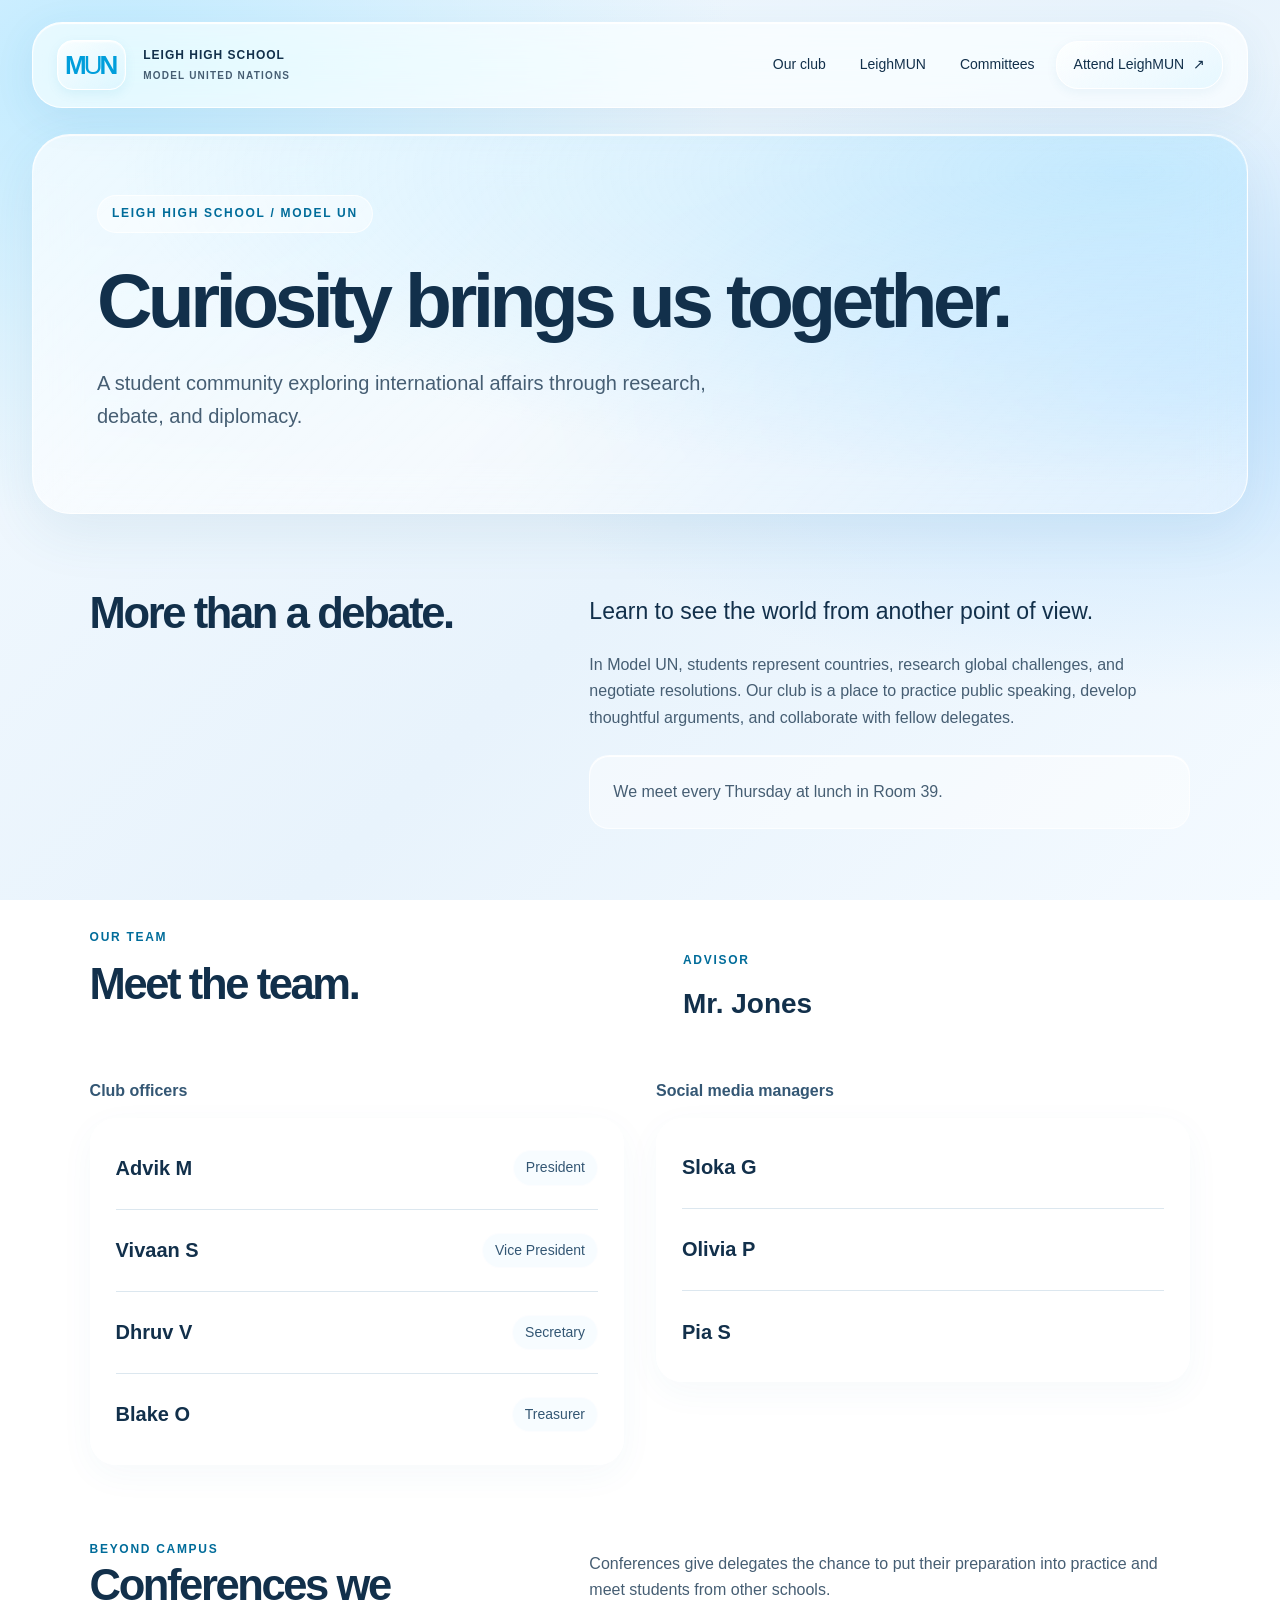
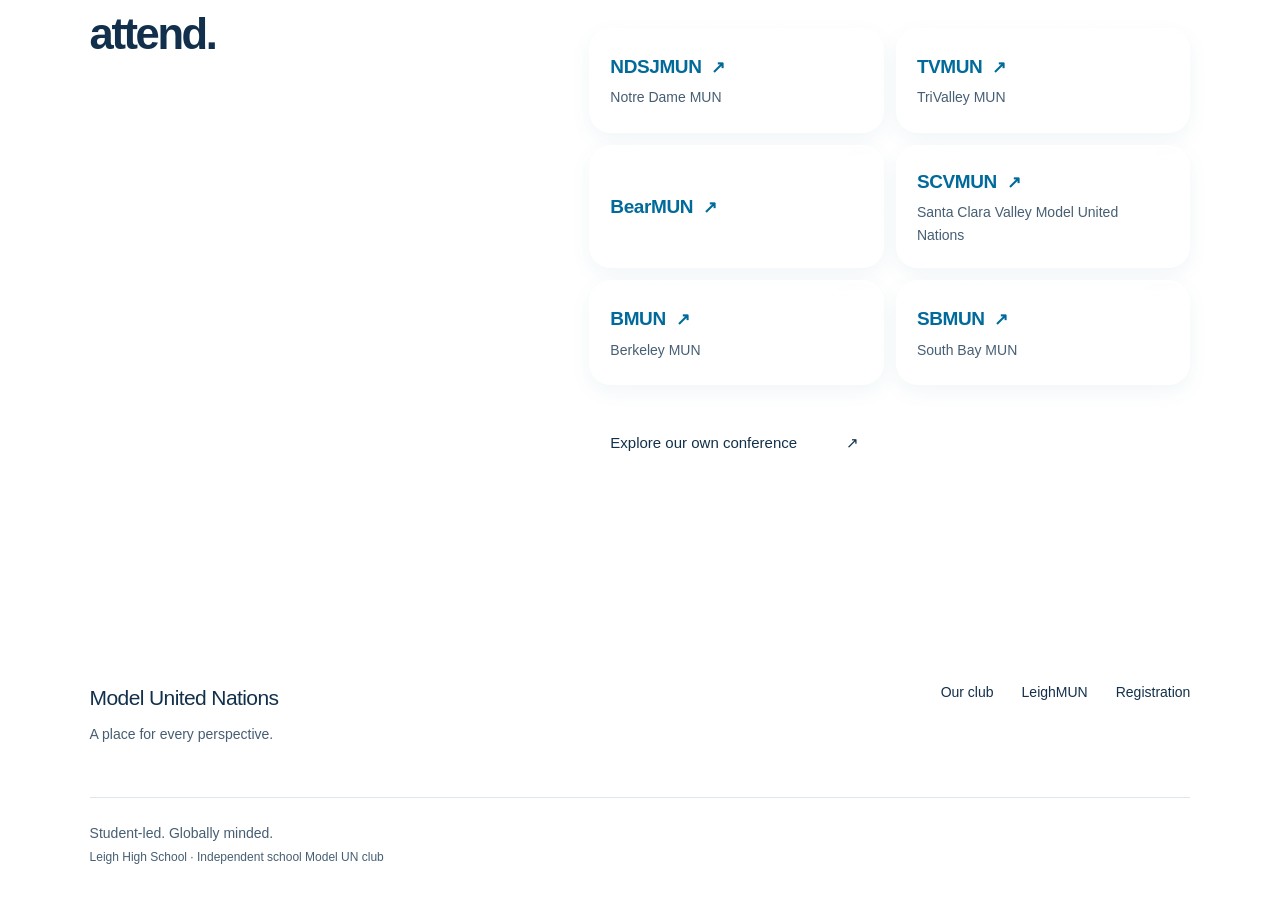
==== club/index.html @ d9f0d0a1 "Add files via upload" ====
<!doctype html>
<html lang="en">
  <head>
    <meta charset="utf-8" />
    <meta name="viewport" content="width=device-width, initial-scale=1" />
    <title>Our club · Leigh Model UN</title>
    <meta
      name="description"
      content="A student community for diplomacy, debate, and international affairs. Explore our Model UN club and school conference."
    />
    <link
      rel="icon"
      type="image/svg+xml"
      href="data:image/svg+xml,%3Csvg xmlns='http://www.w3.org/2000/svg' viewBox='0 0 32 32'%3E%3Crect width='32' height='32' rx='6' fill='%23009edb'/%3E%3Cpath d='M7 23V9l9 9 9-9v14' fill='none' stroke='white' stroke-width='3'/%3E%3C/svg%3E"
    />
    <link rel="stylesheet" href="../style.css" />
  </head>
  <body>
    <a class="skip" href="#main">Skip to content</a>
    <header>
      <a class="brand" href="../index.html" aria-label="Model UN home"
        ><span class="mark">M<span>U</span>N</span
        ><span>LEIGH HIGH SCHOOL<small>MODEL UNITED NATIONS</small></span></a
      ><button class="menu" aria-expanded="false" aria-controls="nav">
        More Info
      </button>
      <nav id="nav">
        <a href="index.html">Our club</a
        ><a href="../conference/index.html">LeighMUN</a
        ><a href="../committees/index.html">Committees</a
        ><a class="nav-cta" href="../registration/index.html"
          >Attend LeighMUN <span>↗</span></a
        >
      </nav>
    </header>
    <main id="main">
      <section class="page-head">
        <span class="eyebrow blue">LEIGH HIGH SCHOOL / MODEL UN</span>
        <h1>Curiosity brings us together.</h1>
        <p>
          A student community exploring international affairs through research,
          debate, and diplomacy.
        </p>
      </section>
      <div class="content">
        <section class="split">
          <h2>More than a debate.</h2>
          <div>
            <p class="lead">
              Learn to see the world from another point of view.
            </p>
            <p>
              In Model UN, students represent countries, research global
              challenges, and negotiate resolutions. Our club is a place to
              practice public speaking, develop thoughtful arguments, and
              collaborate with fellow delegates.
            </p>
            <div class="notice">
              <p>We meet every Thursday at lunch in Room 39.</p>
            </div>
          </div>
        </section>
        <section class="team-section" aria-labelledby="team-title">
          <div class="team-intro">
            <span class="eyebrow blue">OUR TEAM</span>
            <h2 id="team-title">Meet the team.</h2>
          </div>
          <div class="team-advisor">
            <span class="eyebrow blue">ADVISOR</span>
            <h3>Mr. Jones</h3>
          </div>
          <div class="team-officers">
            <h3 class="team-group-label">Club officers</h3>
            <div class="list">
              <div class="row">
                <h3>Advik M</h3>
                <span class="status">President</span>
              </div>
              <div class="row">
                <h3>Vivaan S</h3>
                <span class="status">Vice President</span>
              </div>
              <div class="row">
                <h3>Dhruv V</h3>
                <span class="status">Secretary</span>
              </div>
              <div class="row">
                <h3>Blake O</h3>
                <span class="status">Treasurer</span>
              </div>
            </div>
          </div>
          <div class="team-social">
            <h3 class="team-group-label">Social media managers</h3>
            <div class="list">
              <div class="row"><h3>Sloka G</h3></div>
              <div class="row"><h3>Olivia P</h3></div>
              <div class="row"><h3>Pia S</h3></div>
            </div>
          </div>
        </section>
        <section class="split">
          <div>
            <span class="eyebrow blue">BEYOND CAMPUS</span>
            <h2>Conferences we attend.</h2>
          </div>
          <div>
            <p>
              Conferences give delegates the chance to put their preparation
              into practice and meet students from other schools.
            </p>
            <ul class="conference-list" aria-label="Conferences we attend">
              <li>
                <a
                  href="https://sites.google.com/ndsj.org/ndsj-mun/"
                  target="_blank"
                  rel="noopener noreferrer"
                  ><strong>NDSJMUN <span aria-hidden="true">↗</span></strong
                  ><span>Notre Dame MUN</span
                  ><span class="sr-only"
                    >Official website (opens in a new tab)</span
                  ></a
                >
              </li>
              <li>
                <a
                  href="https://www.trivalleymun.com/"
                  target="_blank"
                  rel="noopener noreferrer"
                  ><strong>TVMUN <span aria-hidden="true">↗</span></strong
                  ><span>TriValley MUN</span
                  ><span class="sr-only"
                    >Official website (opens in a new tab)</span
                  ></a
                >
              </li>
              <li>
                <a
                  href="https://bearmun.com/"
                  target="_blank"
                  rel="noopener noreferrer"
                  ><strong>BearMUN <span aria-hidden="true">↗</span></strong
                  ><span class="sr-only"
                    >Official website (opens in a new tab)</span
                  ></a
                >
              </li>
              <li>
                <a
                  href="https://www.scvmun.com/"
                  target="_blank"
                  rel="noopener noreferrer"
                  ><strong>SCVMUN <span aria-hidden="true">↗</span></strong
                  ><span>Santa Clara Valley Model United Nations</span
                  ><span class="sr-only"
                    >Official website (opens in a new tab)</span
                  ></a
                >
              </li>
              <li>
                <a
                  href="https://www.bmun.org/"
                  target="_blank"
                  rel="noopener noreferrer"
                  ><strong>BMUN <span aria-hidden="true">↗</span></strong
                  ><span>Berkeley MUN</span
                  ><span class="sr-only"
                    >Official website (opens in a new tab)</span
                  ></a
                >
              </li>
              <li>
                <a
                  href="https://southbaymodelun.org/"
                  target="_blank"
                  rel="noopener noreferrer"
                  ><strong>SBMUN <span aria-hidden="true">↗</span></strong
                  ><span>South Bay MUN</span
                  ><span class="sr-only"
                    >Official website (opens in a new tab)</span
                  ></a
                >
              </li>
            </ul>
            <a class="text-link" href="../conference/index.html"
              >Explore our own conference <span>↗</span></a
            >
          </div>
        </section>
      </div>
    </main>
    <footer>
      <a class="footer-brand" href="../index.html"
        >Model United Nations<span>A place for every perspective.</span></a
      >
      <div>
        <a href="index.html">Our club</a
        ><a href="../conference/index.html">LeighMUN</a
        ><a href="../registration/index.html">Registration</a>
      </div>
      <p>
        Student-led. Globally minded.<br /><small
          >Leigh High School · Independent school Model UN club</small
        >
      </p>
    </footer>
    <script src="../site.js"></script>
  </body>
</html>
---- style.css ----
:root {
  --blue: #009edb;
  --ink: #112b3a;
  --muted: #526976;
  --line: #d6e3e9;
  --pale: #f0f7fa;
}
* {
  box-sizing: border-box;
}
body {
  margin: 0;
  font-family: Arial, Helvetica, sans-serif;
  color: var(--ink);
  font-size: 16px;
  line-height: 1.65;
}
a {
  color: inherit;
  text-decoration: none;
}
button {
  font: inherit;
}
header {
  min-height: 108px;
  max-width: 1600px;
  margin: auto;
  padding: 24px 4.5%;
  display: flex;
  align-items: center;
  justify-content: space-between;
  gap: 25px;
}
.brand {
  display: flex;
  align-items: center;
  gap: 17px;
  font-size: 12px;
  letter-spacing: 1.4px;
  font-weight: 700;
  line-height: 1.4;
}
.brand small {
  display: block;
  font-size: 10px;
  letter-spacing: 1.2px;
  color: var(--muted);
  margin-top: 5px;
}
.mark {
  font-size: 28px;
  letter-spacing: -3px;
  color: var(--blue);
  border: 1px solid var(--blue);
  padding: 7px 10px 7px 7px;
}
.mark span {
  font-weight: 400;
}
nav {
  display: flex;
  align-items: center;
  gap: 28px;
  font-size: 14px;
}
nav a:hover,
nav a[aria-current] {
  color: #007fae;
}
.nav-cta {
  border: 1px solid var(--line);
  padding: 11px 17px;
}
.nav-cta span {
  margin-left: 16px;
}
.menu {
  display: none;
}
.hero {
  background: var(--blue);
  color: white;
  margin: 0 22px;
  padding: 40px 5% 25px;
  min-height: 620px;
}
.hero-top,
.hero-bottom,
.hero-caption {
  display: flex;
  justify-content: space-between;
  gap: 32px;
  align-items: center;
}
.eyebrow,
.edition,
.hero-caption {
  font-size: 12px;
  letter-spacing: 1.7px;
  font-weight: 600;
}
.edition {
  opacity: 0.85;
}
.hero h1 {
  font-size: clamp(55px, 7.9vw, 122px);
  font-weight: 400;
  line-height: 1.04;
  letter-spacing: -0.06em;
  margin: 75px 0 38px;
}
.hero h1 span {
  color: #d2f0fc;
}
.hero p {
  font-size: 18px;
  line-height: 1.7;
}
.button {
  display: inline-flex;
  justify-content: space-between;
  gap: 44px;
  align-items: center;
  padding: 17px 22px;
  font-size: 15px;
  white-space: nowrap;
}
.white {
  background: white;
  color: var(--ink);
}
.button:hover {
  transform: translateY(-2px);
  box-shadow: 0 5px 20px #143e5218;
}
.hero-rule {
  height: 1px;
  background: #ffffff66;
  margin-top: 42px;
}
.hero-caption {
  margin-top: 18px;
  font-size: 11px;
}
.section {
  padding: 96px 7%;
}
.intro {
  display: grid;
  grid-template-columns: 1fr 1fr;
  gap: 10%;
  max-width: 1500px;
  margin: auto;
}
.blue {
  color: #007fae;
}
h2 {
  font-size: clamp(32px, 3.4vw, 52px);
  line-height: 1.12;
  letter-spacing: -0.045em;
  font-weight: 400;
  margin: 23px 0;
}
p {
  color: var(--muted);
  max-width: 650px;
}
.hero p {
  color: white;
}
.lead {
  font-size: 23px;
  line-height: 1.5;
  color: var(--ink);
  margin-top: 5px;
}
.text-link {
  display: inline-block;
  font-size: 15px;
  border-bottom: 1px solid var(--ink);
  padding: 10px 0;
  margin-top: 10px;
}
.text-link span {
  margin-left: 45px;
}
.conference-band {
  background: var(--pale);
  display: grid;
  grid-template-columns: 1.2fr 1fr;
  gap: 12%;
}
.blue-button {
  background: var(--blue);
  color: white;
  margin-top: 18px;
}
.facts {
  align-self: center;
}
.facts div {
  padding: 22px 0;
  border-bottom: 1px solid var(--line);
}
.facts div span {
  display: block;
  font-size: 12px;
  letter-spacing: 1.4px;
  color: var(--muted);
  margin-bottom: 7px;
}
.facts strong {
  font-size: 20px;
  font-weight: 400;
}
.facts a {
  display: flex;
  justify-content: space-between;
  border-bottom: 1px solid var(--line);
  padding: 20px 0;
}
footer {
  padding: 58px 7% 30px;
  display: flex;
  flex-wrap: wrap;
  gap: 40px;
  justify-content: space-between;
}
.footer-brand {
  font-size: 21px;
  letter-spacing: -0.6px;
}
.footer-brand span {
  display: block;
  color: var(--muted);
  font-size: 14px;
  letter-spacing: 0;
  margin-top: 8px;
}
footer div {
  display: flex;
  gap: 28px;
  font-size: 14px;
}
footer p {
  border-top: 1px solid var(--line);
  flex-basis: 100%;
  max-width: none;
  margin-top: 10px;
  padding-top: 24px;
  font-size: 14px;
}
footer small {
  font-size: 12px;
}
.skip {
  position: absolute;
  top: -100px;
  padding: 12px;
  background: white;
  z-index: 10;
}
.skip:focus {
  top: 0;
}
a:focus-visible,
button:focus-visible {
  outline: 3px solid #092e45;
  outline-offset: 5px;
}
.page-head {
  background: var(--pale);
  padding: 65px 7% 70px;
}
.page-head h1 {
  font-weight: 400;
  font-size: clamp(48px, 6vw, 84px);
  line-height: 1.05;
  letter-spacing: -0.05em;
  margin: 27px 0;
}
.page-head p {
  font-size: 20px;
  max-width: 680px;
}
.content {
  padding: 65px 7% 85px;
  max-width: 1500px;
  margin: auto;
}
.split {
  display: grid;
  grid-template-columns: 1fr 1.5fr;
  gap: 9%;
  margin-bottom: 70px;
}
.split h2 {
  margin-top: 0;
}
.list {
  border-top: 1px solid var(--line);
}
.row {
  padding: 23px 0;
  border-bottom: 1px solid var(--line);
  display: flex;
  justify-content: space-between;
  gap: 25px;
}
.row h3 {
  font-size: 20px;
  font-weight: 400;
  margin: 0;
}
.row p {
  margin: 4px 0;
}
.status {
  color: #526976;
  font-size: 14px;
}
.cards {
  display: grid;
  grid-template-columns: repeat(3, 1fr);
  gap: 24px;
}
.card {
  border-top: 2px solid var(--blue);
  background: var(--pale);
  padding: 28px;
}
.card h3 {
  font-size: 23px;
  line-height: 1.3;
  font-weight: 400;
}
.notice {
  padding: 24px 28px;
  background: var(--pale);
  border-left: 3px solid var(--blue);
  margin: 24px 0;
}
.notice p {
  margin: 0;
}
.section-title {
  margin-top: 70px;
}
.resource-links {
  display: flex;
  gap: 20px;
  flex-wrap: wrap;
}
.number {
  color: #007fae;
  font-size: 14px;
  letter-spacing: 1px;
}
@media (min-width: 1600px) {
  .hero {
    max-width: 1556px;
    margin: auto;
  }
}
@media (max-width: 1050px) {
  header {
    padding: 22px 5%;
  }
  .brand > span:last-child {
    display: none;
  }
  nav {
    gap: 19px;
  }
  .hero {
    min-height: 560px;
  }
  .hero h1 {
    margin-top: 65px;
  }
  .hero-bottom {
    align-items: flex-start;
  }
  .hero-bottom p {
    font-size: 16px;
  }
  .edition {
    display: none;
  }
}
@media (max-width: 700px) {
  header {
    min-height: 85px;
    flex-wrap: wrap;
  }
  .brand > span:last-child {
    display: block;
    font-size: 10px;
  }
  .brand small {
    font-size: 9px;
  }
  .menu {
    display: block;
    border: 1px solid var(--line);
    background: white;
    padding: 7px 12px;
  }
  nav {
    display: none;
    flex-basis: 100%;
    flex-direction: column;
    align-items: stretch;
    gap: 0;
  }
  nav.open {
    display: flex;
  }
  nav a {
    padding: 13px 0;
  }
  .nav-cta {
    padding: 13px !important;
    text-align: center;
    margin-top: 10px;
  }
  .hero {
    margin: 0 10px;
    padding: 28px 6% 20px;
    min-height: 0;
  }
  .hero h1 {
    font-size: clamp(42px, 10.5vw, 72px);
    margin: 60px 0 32px;
    letter-spacing: -0.055em;
  }
  .hero-top .eyebrow {
    font-size: 10px;
  }
  .hero-bottom {
    display: block;
  }
  .hero-bottom p br {
    display: none;
  }
  .hero .button {
    margin-top: 15px;
  }
  .hero-rule {
    margin-top: 40px;
  }
  .hero-caption {
    font-size: 8px;
    letter-spacing: 1px;
    gap: 10px;
  }
  .intro,
  .conference-band,
  .split {
    grid-template-columns: 1fr;
    gap: 25px;
  }
  .section {
    padding: 56px 7%;
  }
  .intro .lead {
    font-size: 21px;
  }
  .cards {
    grid-template-columns: 1fr;
  }
  .page-head {
    padding: 45px 7%;
  }
  .content {
    padding: 45px 7%;
  }
  .row {
    flex-direction: column;
    gap: 7px;
  }
  .split {
    margin-bottom: 50px;
  }
  footer {
    padding-top: 40px;
  }
  footer div {
    flex-wrap: wrap;
    gap: 20px;
  }
  .section-title {
    margin-top: 45px;
  }
}
@media (prefers-reduced-motion: no-preference) {
  .button {
    transition:
      transform 0.2s,
      box-shadow 0.2s;
  }
}
/* Leigh glass identity */
:root {
  --ink: #12304b;
  --muted: #465e73;
  --line: rgba(65, 125, 165, 0.18);
  --pale: rgba(255, 255, 255, 0.55);
}
body {
  font-family:
    -apple-system, BlinkMacSystemFont, "SF Pro Display", "Segoe UI", sans-serif;
  background:
    radial-gradient(ellipse at 8% 8%, #bfeaff 0, transparent 38%),
    radial-gradient(ellipse at 94% 42%, #c4e4ff 0, transparent 43%),
    linear-gradient(135deg, #f4faff, #e8f3fc 55%, #f4faff);
  background-attachment: fixed;
}
header {
  position: relative;
  z-index: 5;
  min-height: 86px;
  margin: 22px auto;
  width: calc(100% - 64px);
  max-width: 1400px;
  padding: 16px 24px;
  border: 1px solid #ffffffdb;
  border-radius: 30px;
  background: rgba(255, 255, 255, 0.64);
  -webkit-backdrop-filter: blur(28px) saturate(160%);
  backdrop-filter: blur(28px) saturate(160%);
  box-shadow:
    inset 0 1px 1px #fff,
    0 10px 40px #367ca516;
  gap: 20px;
}
.mark {
  border: 1px solid #fff;
  border-radius: 16px;
  background: linear-gradient(145deg, #ffffffc9, #d5f2ff7a);
  box-shadow:
    inset 0 1px 2px white,
    0 4px 12px #008ac414;
  font-size: 26px;
  padding: 6px 10px 6px 7px;
}
.brand {
  letter-spacing: 1px;
}
.brand small {
  letter-spacing: 1.2px;
}
nav {
  gap: 8px;
}
nav > a {
  padding: 9px 13px;
  border-radius: 22px;
}
nav > a:hover,
nav > a[aria-current] {
  background: #ffffffb3;
  color: #006d9d;
  box-shadow: inset 0 1px 0 white;
}
.nav-cta {
  background: linear-gradient(150deg, #ffffffcf, #dcf4ff94);
  border: 1px solid white;
  box-shadow: 0 3px 12px #2376a110;
}
.nav-cta span {
  margin-left: 5px;
}
.hero {
  position: relative;
  isolation: isolate;
  overflow: hidden;
  max-width: 1400px;
  margin: 26px auto 0;
  width: calc(100% - 64px);
  padding: 38px 5% 28px;
  border: 1px solid #ffffffc4;
  border-radius: 40px;
  background:
    radial-gradient(ellipse at 87% 15%, #c8f3ffb3, transparent 48%),
    radial-gradient(ellipse at 5% 100%, #004f9d75, transparent 58%),
    linear-gradient(120deg, #009edb, #329fd9 60%, #78cbed);
  box-shadow:
    inset 0 1px 2px #ffffffb3,
    inset 0 -1px 2px #ffffff77,
    0 22px 60px #247dac26;
  min-height: 640px;
}
.hero h1 {
  font-weight: 600;
  font-size: clamp(56px, 7.5vw, 110px);
  letter-spacing: -0.065em;
  margin: 78px 0 38px;
  text-shadow: 0 3px 22px #13668b14;
}
.hero h1 span {
  color: #e6f8ff;
}
.hero-top .eyebrow {
  border: 1px solid #ffffff80;
  border-radius: 30px;
  background: #ffffff24;
  padding: 9px 16px;
  letter-spacing: 1.4px;
}
.hero p {
  color: #fff;
}
.edition {
  font-size: 11px;
}
.hero-bottom {
  position: relative;
}
.button {
  border-radius: 100px;
  border: 1px solid #ffffffdc;
  background: linear-gradient(140deg, #fffffff2, #ffffffb8);
  box-shadow:
    inset 0 1px 1px white,
    0 8px 22px #06456d18;
  -webkit-backdrop-filter: blur(18px);
  backdrop-filter: blur(18px);
  font-weight: 500;
}
.hero .white {
  color: #124466;
  background: linear-gradient(140deg, #ffffffed, #e8faffc7);
}
.hero-rule {
  background: #ffffff52;
}
.hero-caption {
  color: #f1fbff;
}
h2 {
  font-weight: 550;
  letter-spacing: -0.055em;
}
.intro {
  padding-top: 90px;
  padding-bottom: 85px;
}
.conference-band {
  margin: 0 auto 25px;
  width: calc(100% - 64px);
  max-width: 1400px;
  border: 1px solid #ffffffe6;
  border-radius: 36px;
  background: linear-gradient(135deg, #ffffffa3, #eef9ff73);
  box-shadow:
    inset 0 1px 0 white,
    0 16px 48px #3c7c9e0c;
  -webkit-backdrop-filter: blur(24px);
  backdrop-filter: blur(24px);
  padding: 68px 5%;
  gap: 9%;
}
.blue-button {
  background: linear-gradient(135deg, #0088c2, #007bab);
  color: white;
  border-color: #6bd4ff;
  box-shadow:
    inset 0 1px 1px #b3ebff,
    0 6px 20px #0085be26;
}
.facts {
  padding: 12px 26px;
  background: #ffffff7a;
  border: 1px solid #ffffffd6;
  border-radius: 24px;
  box-shadow: inset 0 1px 1px white;
}
.facts div:last-child {
  border-bottom: 0;
}
.text-link {
  border: 1px solid #ffffffdd;
  background: #ffffff91;
  border-radius: 40px;
  padding: 11px 20px;
  box-shadow: inset 0 1px 1px white;
  font-weight: 500;
}
.text-link:hover {
  background: white;
}
.page-head {
  max-width: 1400px;
  width: calc(100% - 64px);
  margin: 26px auto 0;
  border-radius: 38px;
  padding: 60px 5%;
  border: 1px solid #ffffffda;
  background:
    radial-gradient(ellipse at 90% 10%, #91d9ff70, transparent 65%),
    linear-gradient(135deg, #ffffffab, #ffffff4f);
  box-shadow:
    inset 0 1px 1px white,
    0 18px 55px #2e709318;
  -webkit-backdrop-filter: blur(22px);
  backdrop-filter: blur(22px);
}
.page-head h1 {
  font-weight: 600;
  letter-spacing: -0.06em;
}
.page-head .eyebrow {
  display: inline-block;
  border: 1px solid #ffffffbd;
  padding: 8px 14px;
  border-radius: 40px;
  background: #ffffff75;
}
.content {
  padding-top: 75px;
}
.list {
  padding: 8px 25px;
  border: 1px solid #ffffffed;
  border-radius: 26px;
  background: #ffffff73;
  box-shadow:
    inset 0 1px 0 white,
    0 10px 35px #24749b0b;
  -webkit-backdrop-filter: blur(20px);
  backdrop-filter: blur(20px);
}
.row:last-child {
  border-bottom: 0;
}
.row {
  align-items: center;
}
.row h3 {
  font-weight: 550;
}
.status {
  padding: 5px 12px;
  border: 1px solid #ffffffa8;
  background: #f0faff80;
  border-radius: 30px;
  color: #345774;
}
.notice {
  border: 1px solid #ffffffb8;
  border-radius: 20px;
  background: #ffffff70;
  box-shadow: inset 0 1px 0 #fff;
  padding: 23px;
}
.card {
  border: 1px solid #ffffffeb;
  border-radius: 28px;
  background: linear-gradient(140deg, #ffffffb8, #ffffff59);
  box-shadow:
    inset 0 1px 1px white,
    0 10px 28px #2778a410;
  -webkit-backdrop-filter: blur(22px);
  backdrop-filter: blur(22px);
}
a.card:hover {
  background: #ffffffd9;
  transform: translateY(-3px);
}
.conference-list {
  display: grid;
  grid-template-columns: 1fr 1fr;
  gap: 12px;
  padding: 0;
  margin: 24px 0;
  list-style: none;
}
.conference-list li {
  padding: 20px;
  border: 1px solid #ffffffe3;
  border-radius: 22px;
  background: linear-gradient(135deg, #ffffffb8, #ffffff60);
  box-shadow:
    inset 0 1px 1px white,
    0 7px 20px #276d9410;
  display: flex;
  flex-direction: column;
  justify-content: center;
  min-height: 105px;
}
.conference-list strong {
  font-size: 19px;
  letter-spacing: -0.4px;
  font-weight: 600;
  color: #006a9b;
}
.conference-list span {
  font-size: 14px;
  margin-top: 4px;
  color: var(--muted);
}
footer {
  max-width: 1460px;
  margin: auto;
}
.menu {
  border-radius: 25px;
  background: #ffffffa8;
  border-color: white;
}
.skip {
  border-radius: 14px;
}
.blue,
.number {
  color: #006c9a;
}
@media (max-width: 1100px) {
  header {
    width: calc(100% - 40px);
    padding: 15px 20px;
  }
  nav {
    gap: 1px;
  }
  nav > a {
    padding: 9px 11px;
  }
  .hero,
  .conference-band,
  .page-head {
    width: calc(100% - 40px);
  }
  .hero-top .eyebrow {
    font-size: 10px;
  }
  .hero h1 {
    margin-top: 70px;
  }
}
@media (max-width: 700px) {
  header {
    width: calc(100% - 28px);
    margin: 14px auto;
    border-radius: 26px;
    padding: 13px 16px;
    min-height: 76px;
  }
  .hero,
  .page-head,
  .conference-band {
    width: calc(100% - 28px);
    margin: 16px auto;
    border-radius: 30px;
  }
  .hero {
    padding: 27px 6% 23px;
    min-height: 0;
  }
  .hero h1 {
    font-size: clamp(41px, 10.5vw, 72px);
    margin: 57px 0 28px;
  }
  .hero-top .eyebrow {
    font-size: 9px;
    letter-spacing: 0.8px;
    padding: 8px 11px;
  }
  .hero .button {
    padding: 14px 20px;
  }
  .page-head {
    padding: 38px 6%;
  }
  .page-head h1 {
    font-size: clamp(39px, 10vw, 64px);
  }
  .page-head p {
    font-size: 18px;
  }
  .page-head .eyebrow {
    font-size: 10px;
    letter-spacing: 1px;
  }
  .conference-band {
    padding: 40px 6%;
  }
  .section {
    padding-top: 48px;
    padding-bottom: 48px;
  }
  .hero-caption {
    font-size: 8px;
    letter-spacing: 0.7px;
  }
  .row {
    align-items: flex-start;
    gap: 8px;
  }
  .conference-list {
    gap: 10px;
  }
  .conference-list li {
    padding: 16px;
    min-height: 100px;
  }
  .conference-list strong {
    font-size: 17px;
  }
  .conference-list span {
    font-size: 14px;
  }
  .facts {
    padding: 8px 20px;
  }
  nav > a {
    padding: 12px;
  }
  .content {
    padding-top: 50px;
  }
}
@media (prefers-reduced-motion: no-preference) {
  a.card,
  nav > a,
  .text-link {
    transition:
      background 0.2s,
      transform 0.2s,
      box-shadow 0.2s;
  }
}
@supports not (backdrop-filter: blur(1px)) {
  header {
    background: #f1f9fe;
  }
  .card,
  .list,
  .conference-band {
    background: #edf7fd;
  }
}
.subnav {
  display: flex;
  flex-wrap: wrap;
  justify-content: center;
  gap: 7px;
  width: fit-content;
  max-width: calc(100% - 28px);
  margin: 25px auto 0;
  padding: 7px;
  border-radius: 26px;
  background: #ffffff8c;
  border: 1px solid white;
  box-shadow:
    inset 0 1px 1px white,
    0 5px 25px #2376a10d;
  backdrop-filter: blur(20px);
  -webkit-backdrop-filter: blur(20px);
}
.subnav a {
  padding: 8px 17px;
  border-radius: 22px;
  font-size: 14px;
}
.subnav a[aria-current="page"] {
  background: #007faf;
  color: white;
  box-shadow: inset 0 1px 1px #a2e5ff;
}
.subnav a:hover:not([aria-current]) {
  background: #fff;
  color: #006c9a;
}
@media (max-width: 700px) {
  .subnav {
    display: flex;
    flex-direction: row;
    align-items: center;
    gap: 3px;
    padding: 6px;
  }
  .subnav a {
    padding: 8px 12px;
  }
  .subnav a[aria-current="page"] {
    color: white;
  }
}

.conference-cards {
  grid-template-columns: repeat(2, minmax(0, 1fr));
}
@media (max-width: 700px) {
  .conference-cards {
    grid-template-columns: 1fr;
  }
}

.committee-section {
  margin-bottom: 0;
  align-items: start;
}
.committee-section h2 {
  margin-top: 18px;
}
.committee-topic {
  font-size: clamp(25px, 3vw, 36px);
  line-height: 1.22;
  letter-spacing: -0.035em;
  font-weight: 550;
  margin: 0 0 22px;
}
.committee-divider {
  border: 0;
  border-top: 1px solid rgba(48, 111, 150, 0.27);
  margin: 64px 0;
}
.guide-pending {
  display: inline-block;
  min-width: 240px;
}
.guide-pending strong {
  font-weight: 550;
}
.guide-pending p {
  font-size: 14px;
  margin-top: 5px;
}
.ga-content > .text-link {
  margin-top: 45px;
}
.sr-only {
  position: absolute;
  width: 1px;
  height: 1px;
  padding: 0;
  margin: -1px;
  overflow: hidden;
  clip: rect(0, 0, 0, 0);
  white-space: nowrap;
  border: 0;
}
@media (max-width: 700px) {
  .committee-divider {
    margin: 42px 0;
  }
  .committee-section {
    gap: 18px;
  }
}

.conference-list li {
  padding: 0;
  overflow: hidden;
}
.conference-list li > a {
  display: flex;
  flex-direction: column;
  justify-content: center;
  width: 100%;
  height: 100%;
  padding: 20px;
  border-radius: 22px;
}
.conference-list li > a:hover {
  background: #ffffffac;
}
.conference-list strong > span {
  display: inline;
  font-size: 17px;
  color: inherit;
  margin-left: 5px;
}
@media (max-width: 700px) {
  .conference-list li > a {
    padding: 16px;
  }
}

.registration-content {
  max-width: 1040px;
}
.registration-frame {
  display: block;
  width: 100%;
  height: 2050px;
  margin: 30px 0 0;
  border: 1px solid #fff;
  border-radius: 28px;
  background: #f7fbff;
  box-shadow: 0 12px 40px #2376a114;
}
@media (max-width: 700px) {
  .registration-frame {
    height: 2350px;
    border-radius: 20px;
  }
  .registration-content {
    padding-left: 4%;
    padding-right: 4%;
  }
}

.glass-registration {
  max-width: 1400px;
  display: grid;
  grid-template-columns: 0.72fr 1.4fr;
  gap: 7%;
  align-items: start;
}
.registration-aside {
  padding-top: 24px;
}
.registration-aside h2 {
  font-size: 42px;
}
.format-note {
  display: flex;
  justify-content: space-between;
  padding: 17px 0;
  border-bottom: 1px solid var(--line);
  gap: 15px;
}
.format-note span {
  color: var(--muted);
  font-size: 15px;
}
.registration-card {
  padding: 38px;
  border: 1px solid #ffffffed;
  border-radius: 34px;
  background: linear-gradient(140deg, #ffffffb5, #ffffff63);
  box-shadow:
    inset 0 1px 1px white,
    0 18px 60px #337c9c17;
  backdrop-filter: blur(24px);
  -webkit-backdrop-filter: blur(24px);
}
.registration-card fieldset {
  padding: 0;
  margin: 0 0 32px;
  border: 0;
  min-width: 0;
}
.registration-card legend {
  font-size: 21px;
  font-weight: 600;
  letter-spacing: -0.6px;
  margin-bottom: 20px;
}
.type-options {
  display: grid;
  grid-template-columns: 1fr 1fr;
  gap: 12px;
}
.type-options label,
.preference {
  position: relative;
  cursor: pointer;
}
.type-options input {
  position: absolute;
  top: 20px;
  right: 16px;
  width: 17px;
  height: 17px;
  accent-color: #008bbf;
}
.type-options label > span {
  display: block;
  border: 1px solid #ffffffdf;
  border-radius: 21px;
  padding: 19px 40px 19px 18px;
  background: #ffffff75;
  font-weight: 600;
  transition:
    background 0.2s,
    box-shadow 0.2s;
}
.type-options small {
  display: block;
  font-weight: 400;
  font-size: 13px;
  color: var(--muted);
  margin-top: 3px;
}
.type-options input:checked + span {
  background: linear-gradient(135deg, #def6ffed, #ffffffc4);
  box-shadow:
    inset 0 0 0 1px #009edb80,
    0 5px 20px #009edb10;
}
.reg-grid {
  display: grid;
  grid-template-columns: 1fr 1fr;
  gap: 20px 16px;
}
.reg-field {
  display: flex;
  flex-direction: column;
  gap: 8px;
  font-size: 14px;
  font-weight: 500;
}
.reg-field input {
  width: 100%;
  min-width: 0;
  min-height: 49px;
  padding: 12px 14px;
  font: inherit;
  font-size: 16px;
  border: 1px solid #abcbdcaa;
  border-radius: 14px;
  color: var(--ink);
  background: #ffffff96;
  box-shadow: inset 0 2px 4px #4786a108;
}
.reg-field input:focus {
  outline: 3px solid #009edb38;
  border-color: #0089bc;
  background: #fff;
}
.reg-subheading {
  font-size: 19px;
  letter-spacing: -0.5px;
  margin: 30px 0 9px;
}
.reg-help,
.reg-fine {
  font-size: 14px;
  line-height: 1.6;
}
.reg-help {
  margin-bottom: 22px;
}
.count-total {
  font-size: 14px;
  padding: 12px 16px;
  border: 1px solid #fff;
  border-radius: 14px;
  background: #e4f5fc96;
}
.preference-grid {
  display: grid;
  grid-template-columns: 1fr 1fr;
  gap: 12px;
}
.preference {
  display: flex;
  align-items: center;
  gap: 12px;
  background: #ffffff80;
  border: 1px solid #ffffffef;
  border-radius: 18px;
  padding: 16px;
}
.preference:has(input:checked) {
  background: #e0f5ff;
  box-shadow: inset 0 0 0 1px #009edb80;
}
.preference input {
  accent-color: #008bbf;
  width: 18px;
  height: 18px;
  flex-shrink: 0;
}
.preference strong {
  font-size: 16px;
}
.preference small {
  display: block;
  font-size: 12px;
  line-height: 1.5;
  color: var(--muted);
}
.registration-bottom {
  border-top: 1px solid var(--line);
  padding-top: 13px;
}
.registration-bottom .button {
  cursor: pointer;
  width: 100%;
  justify-content: space-between;
  margin-top: 12px;
}
.registration-fallback {
  font-size: 13px;
  color: #006a99;
  text-decoration: underline;
  text-underline-offset: 3px;
}
#registration-status {
  font-size: 14px;
}
.registration-card [hidden] {
  display: none !important;
}
.type-options input:focus-visible + span {
  outline: 3px solid #006b9d;
  outline-offset: 3px;
}
@media (max-width: 950px) {
  .glass-registration {
    grid-template-columns: 1fr;
    gap: 25px;
  }
  .registration-aside {
    display: none;
  }
}
@media (max-width: 600px) {
  .registration-card {
    padding: 24px 18px;
    border-radius: 26px;
  }
  .reg-grid {
    grid-template-columns: 1fr;
  }
  .type-options label > span {
    padding: 16px 30px 16px 12px;
  }
  .type-options input {
    right: 10px;
    top: 20px;
  }
  .preference-grid {
    grid-template-columns: 1fr;
  }
  .glass-registration {
    padding: 30px 5%;
  }
  .registration-heading h1 {
    font-size: 46px;
  }
}

/* Center the decorative emblem behind the homepage content. */
.hero-un-logo {
  position: absolute;
  z-index: -1;
  top: 50%;
  left: 50%;
  width: min(62%, 620px);
  height: auto;
  transform: translate(-50%, -50%);
  filter: brightness(0) invert(1);
  opacity: 0.12;
  pointer-events: none;
  user-select: none;
}
@media (max-width: 700px) {
  .hero-un-logo {
    width: 90%;
  }
}

/* Campus wayfinding */
.campus-map-section {
  margin-top: 64px;
}
.campus-map-figure {
  margin: 28px 0;
  padding: 12px;
  border: 1px solid #ffffffcc;
  border-radius: 28px;
  background: #ffffff80;
  box-shadow: 0 16px 48px #247dac18;
  overflow: hidden;
}
.campus-map-figure img {
  display: block;
  width: 100%;
  height: auto;
  border-radius: 18px;
}
.campus-map-figure figcaption {
  padding: 12px 8px 2px;
  font-size: 14px;
}
.campus-room-list {
  display: grid;
  grid-template-columns: repeat(2, minmax(0, 1fr));
  gap: 16px;
  margin-bottom: 28px;
}
.campus-room-list > div {
  padding: 24px;
  border: 1px solid #ffffffcc;
  border-radius: 22px;
  background: #ffffff80;
}
.campus-room-list span {
  display: block;
  color: #1678a6;
  font-size: 12px;
  letter-spacing: 0.06em;
  margin-bottom: 10px;
}
.campus-room-list strong {
  font-size: 24px;
}
@media (max-width: 600px) {
  .campus-room-list {
    grid-template-columns: 1fr;
  }
}

/* Club leadership: paired headings above two balanced groups. */
.team-section {
  display: grid;
  grid-template-columns: repeat(2, minmax(0, 1fr));
  grid-template-areas: "intro advisor" "officers social";
  align-items: start;
  gap: 28px 32px;
  margin-bottom: 70px;
}
.team-intro {
  grid-area: intro;
}
.team-intro h2 {
  margin: 10px 0 0;
}
.team-advisor {
  grid-area: advisor;
  align-self: center;
  padding: 22px 26px;
  border: 1px solid #ffffffcc;
  border-radius: 24px;
  background: #ffffff70;
  box-shadow: inset 0 1px 0 #fff;
}
.team-advisor h3 {
  margin: 8px 0 0;
  font-size: 28px;
  font-weight: 550;
}
.team-officers {
  grid-area: officers;
}
.team-social {
  grid-area: social;
}
.team-group-label {
  margin: 0 0 14px;
  color: #345774;
  font-size: 16px;
  font-weight: 550;
}
.team-section .row {
  min-height: 82px;
}
.team-section .status {
  text-align: center;
}
@media (max-width: 700px) {
  .team-section {
    grid-template-columns: minmax(0, 1fr);
    grid-template-areas: "intro" "officers" "advisor" "social";
    gap: 24px;
  }
  .team-section .row {
    gap: 12px;
  }
}
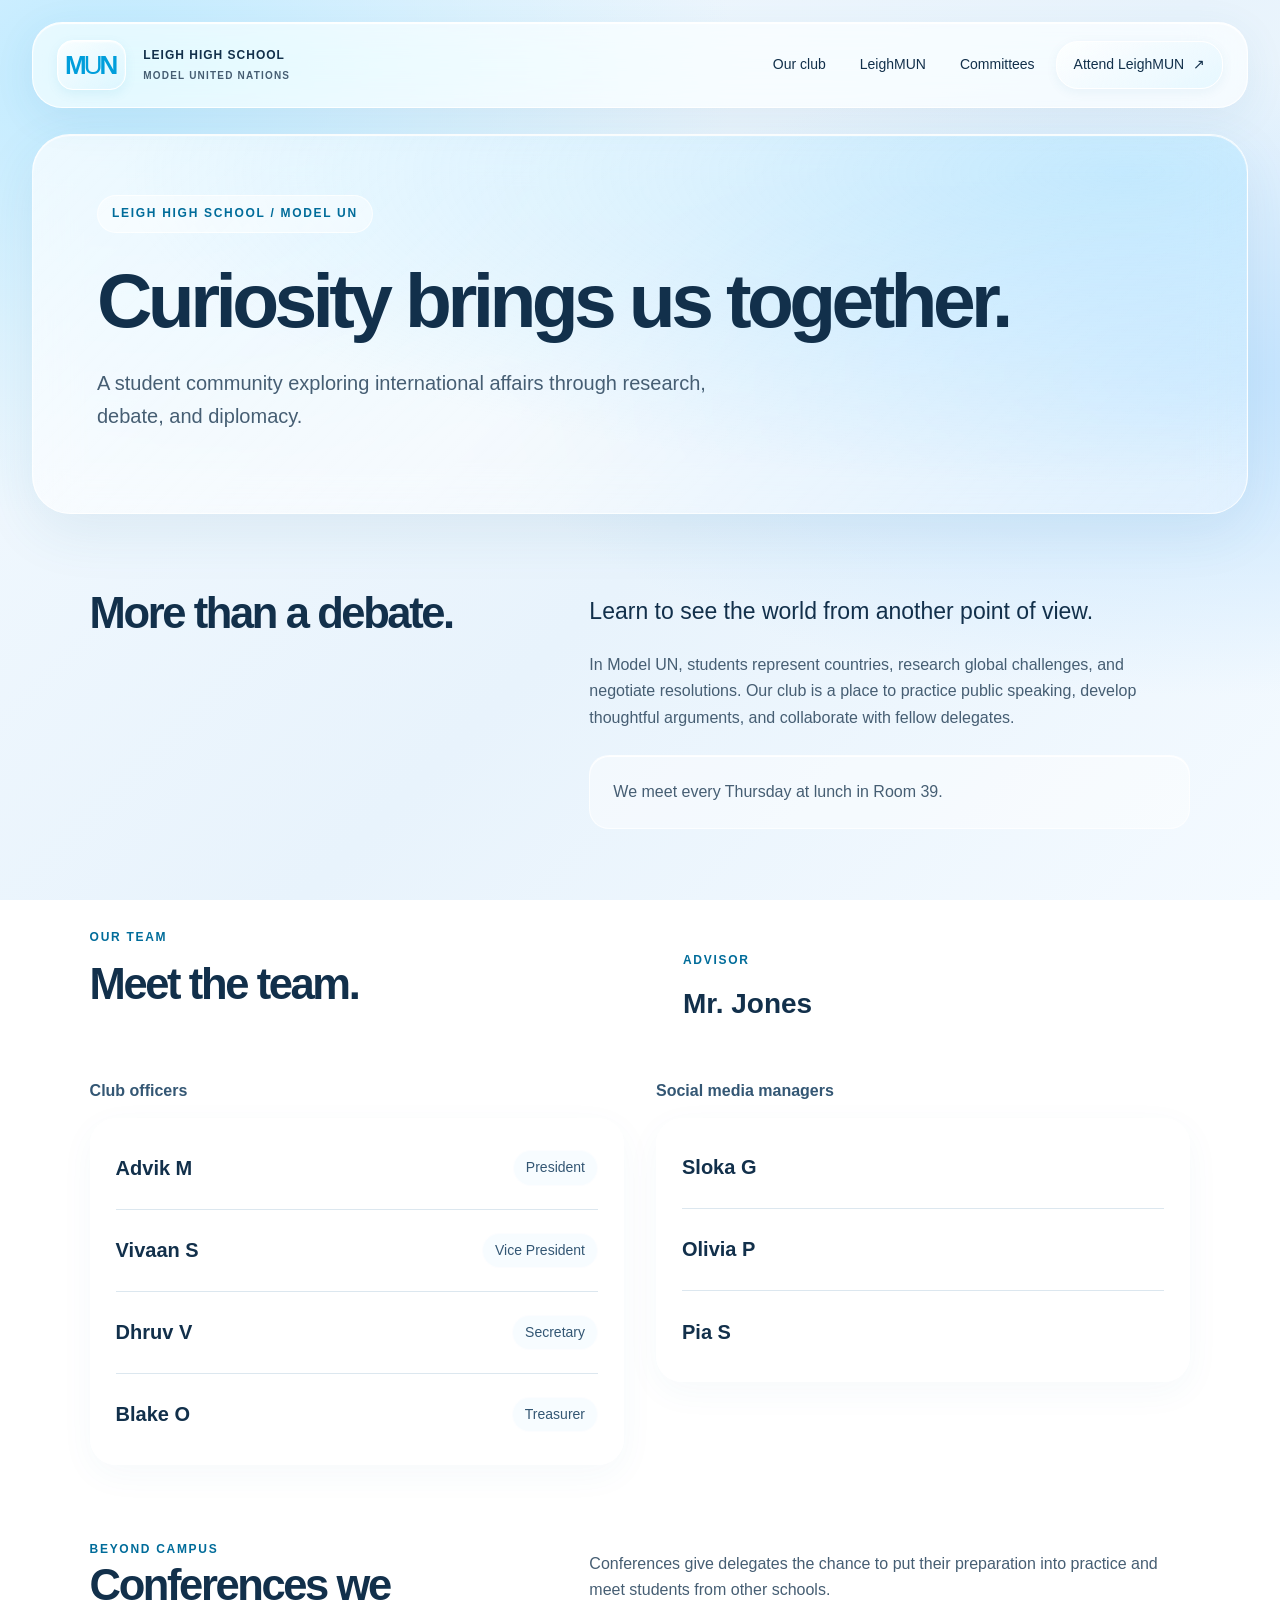
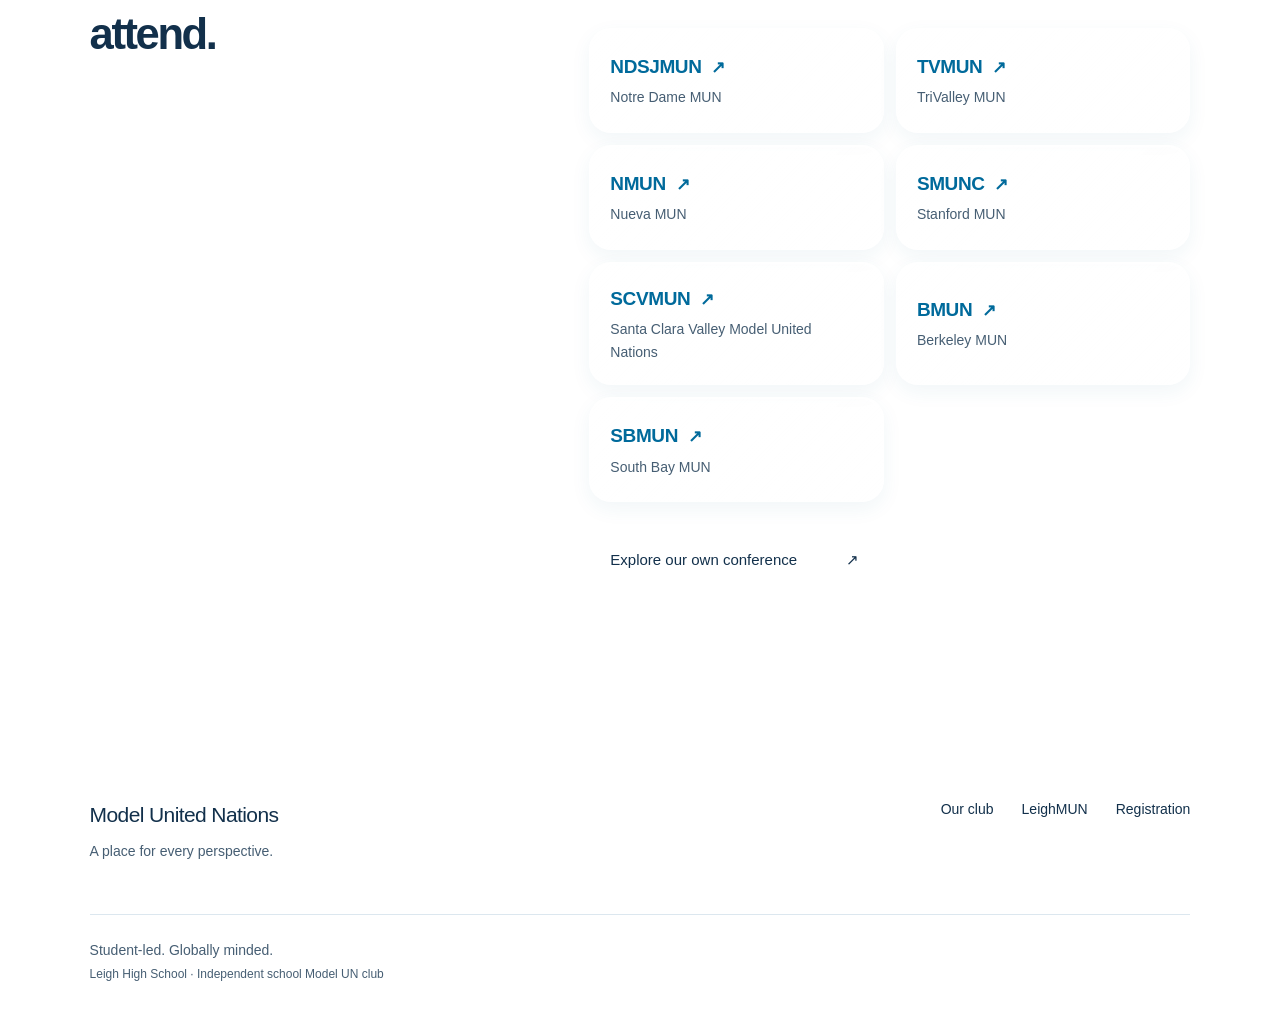
==== commit e9cac01d: "Add Nueva and Stanford MUN; remove BearMUN" ====
--- a/club/index.html
+++ b/club/index.html
@@ -136,10 +136,23 @@
               </li>
               <li>
                 <a
-                  href="https://bearmun.com/"
-                  target="_blank"
-                  rel="noopener noreferrer"
-                  ><strong>BearMUN <span aria-hidden="true">↗</span></strong
+                  href="https://sites.google.com/nuevaschool.org/nuevamunteam/home"
+                  target="_blank"
+                  rel="noopener noreferrer"
+                  ><strong>NMUN <span aria-hidden="true">↗</span></strong
+                  ><span>Nueva MUN</span
+                  ><span class="sr-only"
+                    >Official website (opens in a new tab)</span
+                  ></a
+                >
+              </li>
+              <li>
+                <a
+                  href="https://smunc.org/"
+                  target="_blank"
+                  rel="noopener noreferrer"
+                  ><strong>SMUNC <span aria-hidden="true">↗</span></strong
+                  ><span>Stanford MUN</span
                   ><span class="sr-only"
                     >Official website (opens in a new tab)</span
                   ></a
--- a/style.css
+++ b/style.css
@@ -1466,3 +1466,47 @@
     gap: 12px;
   }
 }
+
+/* Leigh Model UN club emblem. */
+.club-logo {
+  display: block;
+  width: 64px;
+  height: 64px;
+  object-fit: contain;
+  flex-shrink: 0;
+}
+@media (max-width: 700px) {
+  .club-logo {
+    width: 48px;
+    height: 48px;
+  }
+}
+
+/* Percy Jackson committee identity. */
+.crisis-heading {
+  display: flex;
+  align-items: center;
+  gap: 32px;
+  margin: 24px 0;
+}
+.crisis-heading h1 {
+  margin: 0;
+}
+.crisis-emblem {
+  width: clamp(140px, 20vw, 240px);
+  height: auto;
+  flex-shrink: 0;
+}
+.crisis-card-emblem {
+  display: block;
+  width: 120px;
+  height: auto;
+  margin: 18px 0;
+}
+@media (max-width: 700px) {
+  .crisis-heading {
+    flex-direction: column;
+    align-items: flex-start;
+    gap: 20px;
+  }
+}
